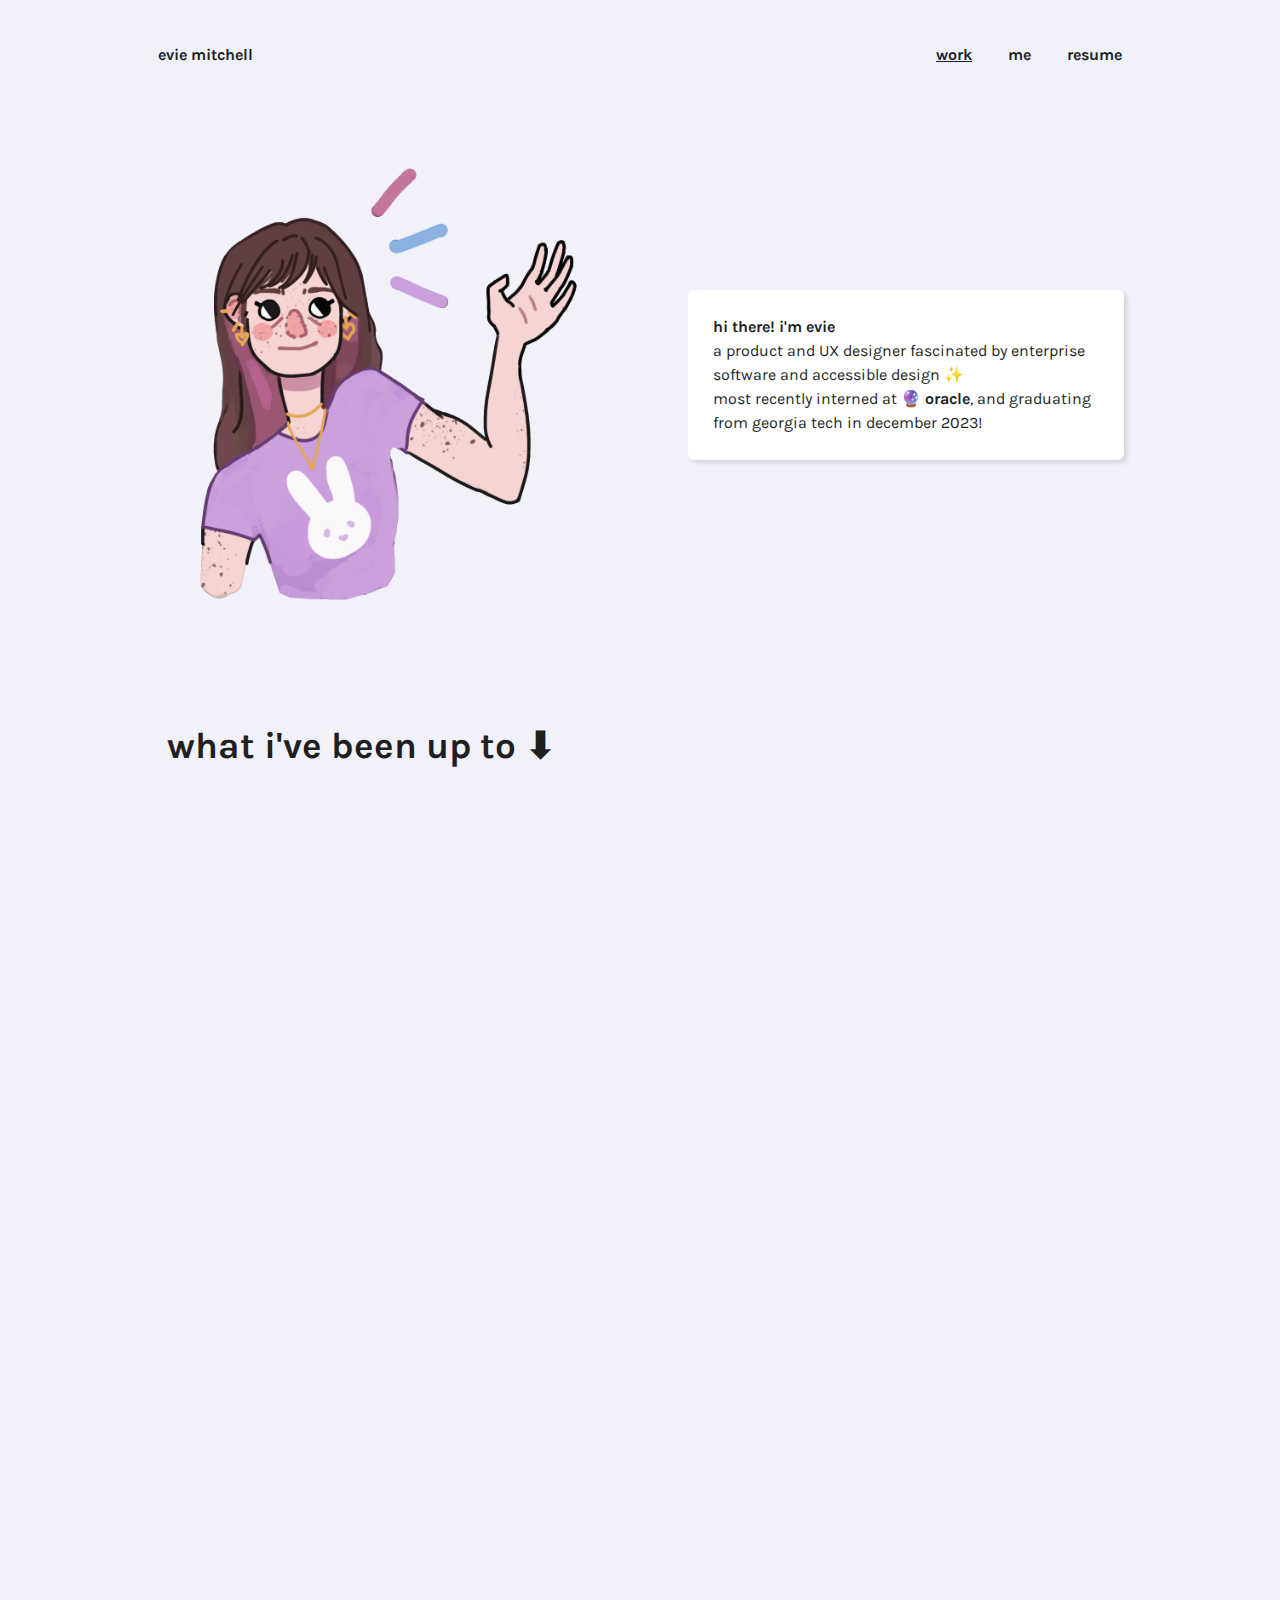
==== index.html @ c0007bac "Update index.html" ====
<!DOCTYPE html>
<html>
<head>
  <title>Evie Mitchell</title>
  <link rel="icon" type="image/x-icon" href="favicon.svg">
  <meta name="viewport" content="width=device-width, initial-scale=1">
  <link rel="stylesheet" href="style.css">
  <link href="https://fonts.googleapis.com/css?family=Karla:400,700" rel="stylesheet">
  <script src="script.js"></script>
</head>
<body>
  <div class="navbar">
    <div class="nav-left">
      <a href="index.html#" style="text-decoration: none; color: var(--bodytext);">evie mitchell</a>
    </div>
    <div class="nav-right">
      <a href="https://drive.google.com/file/d/13-yv6iWbOE85BrvFiS3qYa49qcFSQVgZ/view" target="_blank">resume</a>
      <a href="me.html">me</a>
      <a href="#work" style="text-decoration: underline; color: var(--bodytext);">work</a>
    </div>
  </div>
  <div class="container">
        <div class="herocard">
         <div class="xp-image">
            	<img src="new.gif" alt="Animated drawing of Evie waving">
          </div>
          	<div class="hero-text" style="background-color: white;">
      		<p><b>hi there! i'm evie</b> <br> a product and UX designer fascinated by enterprise software and accessible design ✨ <br> most recently interned at <a href="#oracle">🔮 oracle</a>, and graduating from georgia tech in december 2023!</a></p>
      </div>
        </div>
  </div>
  <div class="container">
    <div class="spacer" id="first" ><a href="#first" style="color: var(--bodytext);"><h2>what i've been up to ⬇</h2></a></div>
        <a href="oracle.html" id="oracle"><div class="xp-card reveal">
          <div class="column1">
          <p>ORACLE - UX DESIGN INTERN (NDA)</p>
          <h2>interned at 🔮 oracle, designing a conversational interface for healthcare procurement</h2>
          <p>Summer 2023</p>
          </div>
          <div class="xp-image">
            <img src="oracle/cover3.png" alt="Oracle internship cover image, with the oracle logo and a blurred image of the design Evie worked on">
          </div>
        </div> </a>
        <a href="ns.html" id="ns"><div class="xp-card reveal" >
          <div class="column1">
          <p>NORFOLK SOUTHERN - UX DESIGN INTERN (NDA)</p>
          <h2>interned at 🚂 norfolk southern, leading the redesign of incident reporting software</h2>
          <p>Spring 2023</p>
          </div>
          <div class="xp-image">
            <img src="ns/cover3.png" alt="Norfolk Southern internship cover image, with the Norfolk Southern logo and a blurred image of the design Evie worked on">
          </div>
        </div> </a>
<!--    
        <div class="spacer" id="first" ><a href="#first" style="color: var(--bodytext);"><h2>case studies ⬇</h2></a></div>
        <a href="bits.html" id="bits"><div class="xp-card reveal">
          <div class="column1">
          <p>BITS OF GOOD - PRODUCT DESIGNER</p>
          <h2>joined 👐 bits of good, building a database to monitor the health of service dogs</h2>
          <p>Fall 2023</p>
          </div>
          <div class="xp-image">
            <img src="bits/cover2.png" alt="Bits of Good project for Canine Assistants cover image, with an in-context mockup of the dashboard landing page rendered on a Macbook Pro">
          </div>
        </div> </a>
      -->
        <a href="keeb.html"><div class="xp-card reveal" >
          <div class="column1">
          <p>GEORGIA TECH - JUNIOR STUDIO</p>
          <h2>designed a web platform to help beginners build custom mechanical keyboards ⌨</h2>
          <p>Fall 2022</p>
          </div>
          <div class="xp-image">
            <img src="keeb/cover.png" alt="Keebbu project cover image, with an in-context mockup of the project's landing page rendered on a Macbook Pro">
          </div>
        </div> </a>
        <a href="spence.html"><div class="xp-card reveal" >
          <div class="column1">
          <p>GEORGIA TECH - SOPHOMORE STUDIO</p>
          <h2>designed a mobile app to prevent ♻ food waste through a pantry tracker & shopping list</h2>
          <p>Summer 2021</p>
          </div>
          <div class="xp-image">
            <img src="spence/cover.png" alt="Spence project cover image, with three in-context mockups of the app screens rendered on an iPhone">
          </div>
        </div> </a>
        <div class="divider"></div>
        <footer class="footer reveal">
          <div class="foot-left"><p>thanks for sticking around! hope you liked my work◝(⑅•ᴗ•⑅)◜<br> i love talking design, tech, and digital art! hit me on <a href="https://www.linkedin.com/in/eviemitchelldesign/" style="text-decoration: underline;">linkedin</a> or <a href="mailto:eviemitch@gmail.com" style="text-decoration: underline;">email</a> to connect <3</p></div>
          <div class="foot-right">🧗‍♀ <a href="#" style="text-decoration: underline;"> back to top! </a></div>
        </footer>
        </div>
  </div>
</body>
</html>
---- style.css ----
/* colors!
:root {
  --bg: #1F1F1F;
  --bodytext: #dadada;
  --accent: #6B54D3;
  --mid: #9B8FAF;
  --light: #ebd9ff;
  --hover: #2A272C;
}  */

/* mid
:root {
  --bg: #2E2A3D;
  --bodytext: #dadada;
  --accent: #6B54D3;
  --mid: #403B53;
  --light: #403B53;
  --hover: #403B53;
}  */

/* pastel
:root {
  --bg:#D6D7F2;
  --bodytext: #1f1f1f;
  --accent: #6B54D3;
  --mid: #6B54D3;
  --light: #ECEBFE;
  --hover: #ECEBFE;
}  */

/* light mode colors!  */
:root {
  --bg: #f1f1fa;
  --bodytext: #1f1f1f;
  --subtle: #686778;
  --accent: #6B54D3;
  --mid: #C6C6E1;
  --light: #DBDBF1;
  --hover: #E2E2F1;
}

/* actual white colors! 
:root {
  --bg: #ffffff;
  --bodytext: #1f1f1f;
  --subtle: #686778;
  --accent: #6B54D3;
  --mid: #f1f1fa;
  --light: #DBDBF1;
  --hover: #f1f1fa;
} */

/* new colors
:root {
  --bg: #E2E2F1;
  --bodytext: #1f1f1f;
  --subtle: #686778;
  --accent: #6B54D3;
  --mid: #C6C6E1;
  --light: #DBDBF1;
  --hover: #f3f3fa;
} */


/* reset default margin and padding */
body, html {
/*  cursor: url('eevee.png'), auto;*/
  cursor: url(eevee.png)15 15, move;
  background-color: var(--bg);
  color: var(--bodytext);
  margin: 0;
  padding: 0;
  scroll-behavior: smooth;
}

/* text styles */

p {
  font-family: karla;
  font-size: 16px;
  font-weight: 400;
  line-height: 1.5;
}

h1 {
  font-family: karla;
  font-weight: 400;
  font-style: normal, italic;
  font-size: 3.5rem; 
  line-height: 1.5;
}

h2 {
  font-family: karla;
  font-weight: 700;
  font-style: normal, italic;
  font-size: 2.3rem; 
}

h3 {
  font-family: karla;
  font-weight: 400;
  font-style: normal, italic;
  font-size: 1rem; 
}

h4 {
  font-family: karla;
  font-weight: 700;
  font-style: normal, italic;
  font-size: 1.5rem; 
  line-height: 1.5;
}

a {
  font-family: karla;
  font-weight: 700;
  color: var(--bodytext);
  text-decoration: none;
}

a:hover {
  color: var(--accent);
  cursor: url(active.png)15 15, auto;
/*  cursor: url('active.png'), auto;*/
}

/* Top Navigation Bar */
.navbar {
  background-color: var(--bg);
  display: flex;
  padding: 3vh;
  margin: 0 auto;
  overflow: hidden;
  max-width: 1000px;
  font-family: karla, sans-serif;
}

.nav-left {
  margin-right: auto;
}

.nav-right {
  margin-left: auto;
}

.navbar a {
  float: right;
  display: block;
  color: var(--bodytext);
  text-align: center;
  padding: 2vh;
  text-decoration: none;
}

.navbar a:hover {
  text-decoration: underline;
  color: var(--accent);
}

.navbar a:active {
  text-decoration: underline;
}

/* Spacer */
.spacer {
}

.spacer h2 {
  padding-left: 3vh;
  padding-top: 2rem;
  padding-bottom: 2rem;
}

/* Hero Section */
.hero-section {
  background-image: url('interests/cover1.png'); /* Replace with your desired image */
  background-size: contain;
  background-repeat: no-repeat;
  background-position: center center;
  height:70vh;
  display: flex;
  align-items: center;
  position: relative;
}

.hero-section:hover {
  background-image: url('interests/cover2.png');
}

.hero-content {
  text-align: center;
  margin: 0 auto;
  z-index: 1;
  position: relative;
}

.hero-content p {
  font-size: 16px;
  color: var(--bodytext);

}

.hero-text {
  text-align: left;
  display: flex;
  flex-wrap: wrap;
  max-width: 450px;
  background-color: var(--hover);
  align-items: center;
  z-index: 2; /* Added z-index property for stacking order */
  /* position: center; */
  /* border: var(--bg) dashed 2px; */
  border: var(--mid) 2px;
  border-radius: 6px;
  box-shadow: 3px 3px 4px #D2D2DE;
}

.hero-text p {
  text-align: left;
  font-size: 16px;
  flex: 1 1 auto;
  color: var(--bodytext);
  margin: 25px;
}

/* Single-column layout with dividers */
.container {
  max-width: 1000px;
  width: 100%;
  margin: 0 auto;
  padding-top: 20px;
  padding-bottom: 20px;
  position: relative;
}

.divider {
  border-bottom: 1px solid var(--mid);
  width: 100%;
  margin-top: 3vh;
  margin-bottom: 3vh;
}

/* simple 2-column cards */
.card {
  background-color: clear;
  padding: 1rem;
  text-align: left;
  /* align-items: center; */   /* centering text vertically in <div> */
  display: grid;
  grid-template-columns: 1fr 1fr;
  gap: 6rem;
}

.herocard {
  background-color: clear;
  padding: 1rem;
  text-align: left;
  align-items: center;   /* centering text vertically in <div> */
  display: grid;
  grid-template-columns: 1fr 1fr;
  gap: 6rem;
}

/* Project/Work Experience Card */

.xp-card {
  background-color: clear;
  margin: 0 auto;
  padding: 3rem;
  text-align: left;
  display: grid;
  grid-template-columns: 1fr .75fr;
  gap: 3rem;
}

.xp-card:hover {
  background-color: var(--hover);
}

.xp-card h2 {
  color: var(--bodytext);
}

.xp-card h3 {
  color: var(--bodytext);
}

.xp-card p {
  color: var(--bodytext);
}

.xp-image {
  margin-top: 20px;
}

.xp-image img {
  width: 100%;
  height: auto;
}

.footer {
  background-color: var(--bg);
  display: flex;
  width: 100%;
  margin: 0 auto;
  padding-top: 1rem;
  padding-bottom: 6rem;
  overflow: hidden;
  position: relative;
  bottom:0;
  font-family: karla, sans-serif;
}

.foot-left {
  margin-right: auto;
  font-weight: 400;
}

.foot-right {
  margin-left: auto;
}

/* Project Styles */
.project-container {
  max-width: 1000px;
  width: 100%;
  margin: 0 auto;
  position: relative;
}

.project-hero {
  background-color: clear;
  padding: 3vh;
  text-align: left;
}

.project-hero img{
  width: 100%;
  height: auto;
}

.overview {
  /* background-color: var(--hover); */
  display: flex;
  width: 100%;
  flex-wrap: wrap;
  margin: 0 auto;
  padding: 1rem;
  padding-bottom: 6rem;
}

.facts {
  flex: 20%;
  color: var(--subtle);
  gap: 1rem;
}

.pull-quote {
  padding: 2rem;
  max-width: 800px;
  margin: 0 auto;
  text-align: center;
  background-color: var(--hover);
}

.project-section {
  padding: 1rem;
  padding-bottom: 3rem;
  align-items: center;
  text-align: left;
  margin: 0 auto;
}

.project-section h2 {
  margin-bottom: 2rem;
}

.project-section h3 {
  color: var(--accent);
}

.project-section img {
  width:100%;
  height: auto;
}

.project-columns {
  padding: 1rem;
  text-align: left;
  align-items: center;  /* centering text vertically in <div> */
  display: grid;
  grid-template-columns: 1fr 1fr;
  gap: 20px;
}

.keebr-columns {
  padding: 1rem;
  text-align: left;
  align-items: center;  /* centering text vertically in <div> */
  display: grid;
  grid-template-columns: 1fr 2fr;
  gap: 20px;
}

.keebl-columns {
  padding: 1rem;
  text-align: left;
  align-items: center;  /* centering text vertically in <div> */
  display: grid;
  grid-template-columns: 2fr 1fr;
  gap: 20px;
}

.spence-columns {
  padding: 1rem;
  text-align: left;
  align-items: center;  /* centering text vertically in <div> */
  display: grid;
  grid-template-columns: 2fr 1fr;
  gap: 20px;
}

.pcol {
  flex: 0 1 20%;
  gap: 20px;
  margin: 0 0 0 0;
}

.learn-columns {
  text-align: left;
  display: grid;
  align-items: center;
  padding: 0;
  gap: 20px;
  grid-template-columns: .3fr 1fr;
}

.o-columns {
  text-align: left;
  display: grid;
  align-items: center;
  padding: 0;
  gap: 20px;
  grid-template-columns: .3fr 1fr;
}

.lcol {
  flex: 80%;
  margin: 0 0 0 0;
}

.ocol {
  flex: 80%;
  margin: 0 0 0 0;
}

.pcol img {
  width: 100%;
  height: auto;
}

.pic-col {
  padding: 1vh;
  text-align: left;
  display: grid;
  grid-template-columns: 1fr 1fr 1fr;
}

.pics {
  flex: 20%;
  gap: 1rem;
  padding-right:1rem;
}

.pics img {
  width: 100%;
  height: auto;
}

/*scroll animation*/
.reveal{
  position: relative;
  transform: translateY(150px);
  opacity: 0;
  filter: blur(5px);
  transition: .3s ease-in;
}
.reveal.active{
  transform: translateY(0);
  opacity: 1;
  filter: none;
}

/* mobile responsivenesss */
@media (max-width: 768px) {
h1 {
  font-size: 1.3rem; 
}

h2 {
  font-size: 1.3rem; 
}

h3 {
  font-size: 1rem; 
}

h4 {
  font-size: 1.3rem; 
}

p {
  font-size: 14px;

}

  .container {
    width: 90%;
  }
  .project-container {
    width: 90%;
  }
  .herocard {
  background-color: clear;
  padding: 0;
  text-align: left;
  display: block;
  }
  .xp-image {
    padding: 0;
  }
.xp-card {
  background-color: clear;
  margin: 0 auto;
  padding: 2rem;
  text-align: left;
  display: block;
  }
  .card {
    background-color: clear;
    padding: 1rem;
    text-align: left;
    /* align-items: center; */   /* centering text vertically in <div> */
    display: block;
  }
  .spence-columns {
    display: block;
  }
  .learn-columns {
    text-align: left;
    display: block;
    align-items: center;
    padding: 0;
  }
  .o-columns {
    text-align: left;
    display: block;
    align-items: center;
    padding: 0;
  }
  .o-columns img {
    width: 70%;
  }
  .learn-columns img {
    width: 70%;
  }
  .project-columns {
    padding: 1rem;
    text-align: left;
    align-items: center;  /* centering text vertically in <div> */
    display: block;
  }
  .keebr-columns {
    padding: 1rem;
    text-align: left;
    align-items: center;  /* centering text vertically in <div> */
    display: block;
  }
  .keebl-columns {
    padding: 1rem;
    text-align: left;
    align-items: center;  /* centering text vertically in <div> */
    display: block;
  }
  .footer {
    background-color: var(--bg);
    display: block;
    width: 90%;
    margin: 0 auto;
    padding-top: 1rem;
    padding-bottom: 6rem;
    overflow: hidden;
    position: relative;
    bottom:0;
    font-family: karla, sans-serif;
  }
  .overview {
    display: block;
    margin: 0 auto;
    padding: 1rem;
    padding-bottom: 6rem;
  }

  .foot-left {
    margin-right: auto;
    line-height: 1.5rem;
    padding: 1rem;
    font-weight: 400;
  }

  .foot-right {
    padding: 1rem;
    text-align: center;
    margin-left: auto;
  }

  .xp-image {
    margin:30px;
  }
}
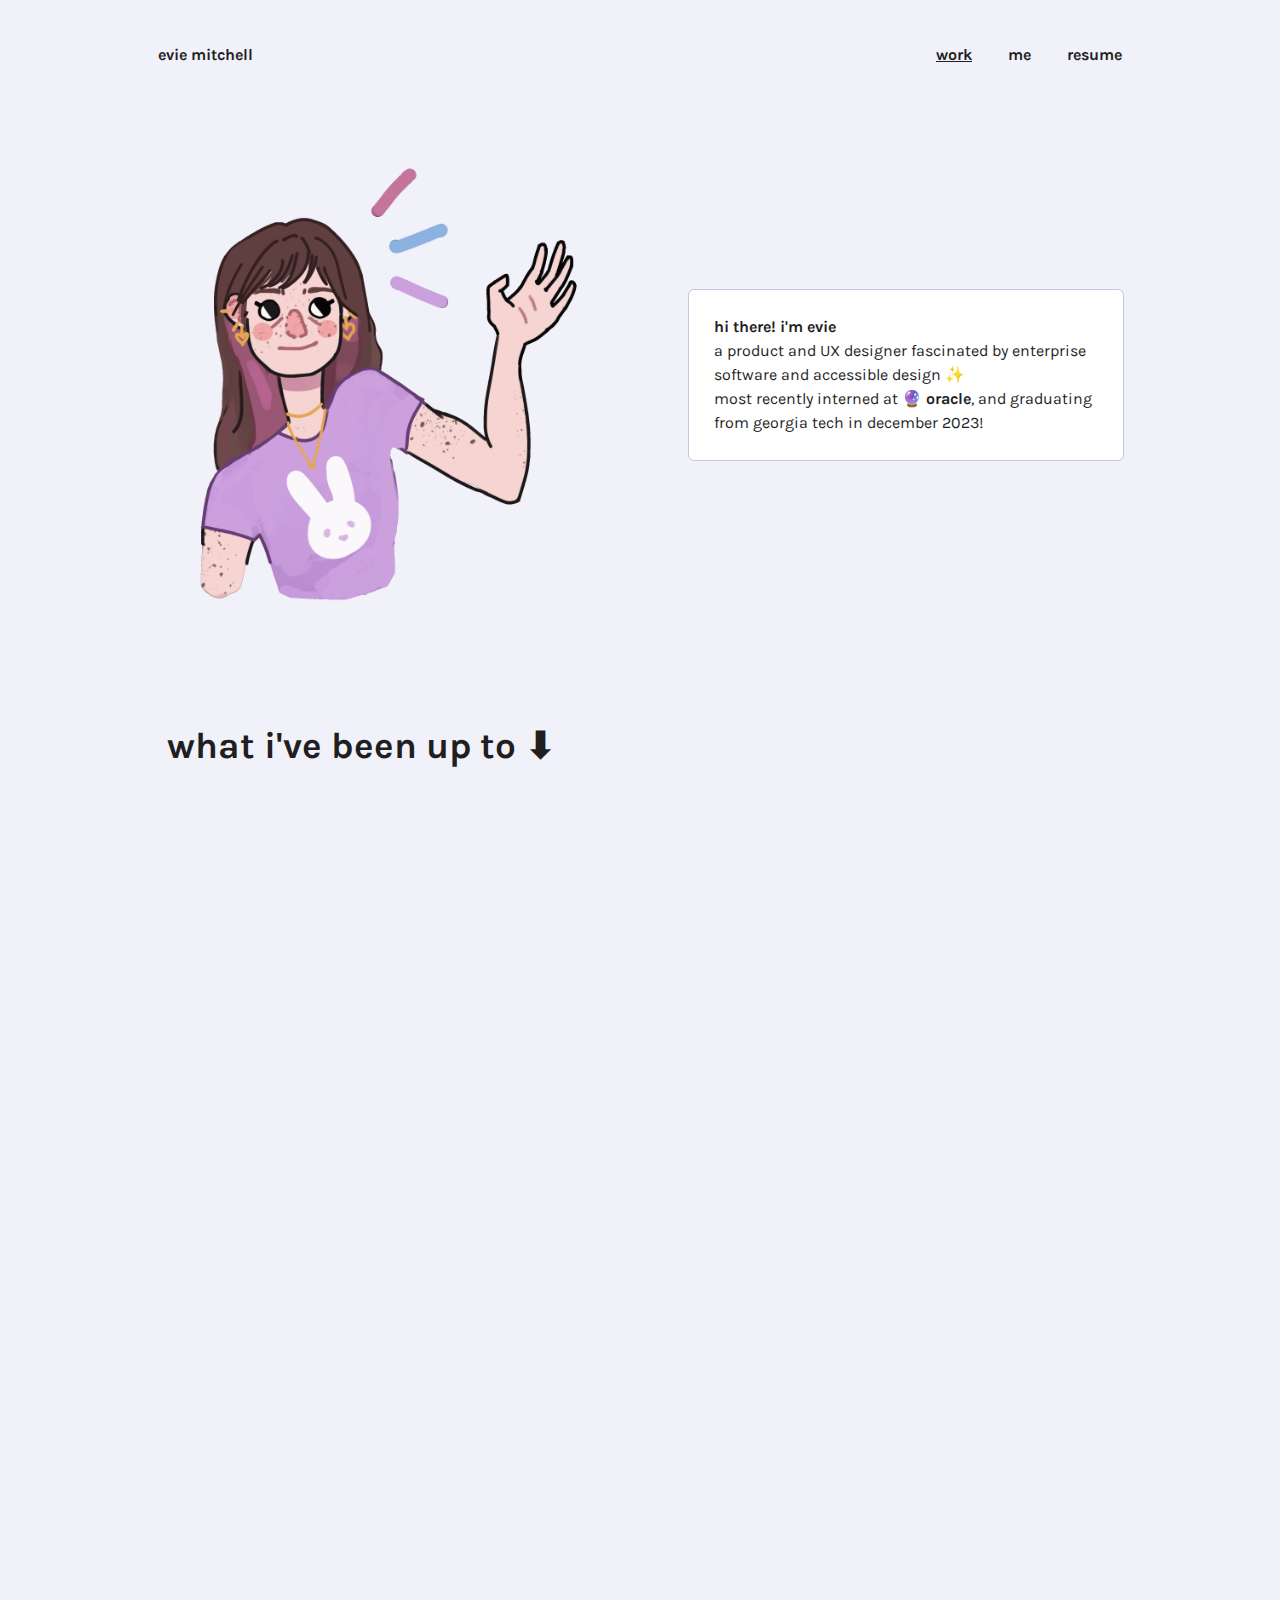
==== commit 2dac06cb: "adding bog dogs proj!" ====
--- a/index.html
+++ b/index.html
@@ -51,8 +51,7 @@
             <img src="ns/cover3.png" alt="Norfolk Southern internship cover image, with the Norfolk Southern logo and a blurred image of the design Evie worked on">
           </div>
         </div> </a>
-<!--    
-        <div class="spacer" id="first" ><a href="#first" style="color: var(--bodytext);"><h2>case studies ⬇</h2></a></div>
+        <!-- <div class="spacer" id="first" ><a href="#first" style="color: var(--bodytext);"><h2>case studies ⬇</h2></a></div>-->
         <a href="bits.html" id="bits"><div class="xp-card reveal">
           <div class="column1">
           <p>BITS OF GOOD - PRODUCT DESIGNER</p>
@@ -60,10 +59,10 @@
           <p>Fall 2023</p>
           </div>
           <div class="xp-image">
-            <img src="bits/cover2.png" alt="Bits of Good project for Canine Assistants cover image, with an in-context mockup of the dashboard landing page rendered on a Macbook Pro">
+            <img src="bits/cover.png" alt="Bits of Good project for Canine Assistants cover image, with an in-context mockup of the dashboard landing page rendered on a Macbook Pro">
           </div>
         </div> </a>
-      -->
+
         <a href="keeb.html"><div class="xp-card reveal" >
           <div class="column1">
           <p>GEORGIA TECH - JUNIOR STUDIO</p>
@@ -77,7 +76,7 @@
         <a href="spence.html"><div class="xp-card reveal" >
           <div class="column1">
           <p>GEORGIA TECH - SOPHOMORE STUDIO</p>
-          <h2>designed a mobile app to prevent ♻ food waste through a pantry tracker & shopping list</h2>
+          <h2>designed a mobile app to prevent food waste through a pantry tracker & shopping list ♻</h2>
           <p>Summer 2021</p>
           </div>
           <div class="xp-image">
--- a/style.css
+++ b/style.css
@@ -37,6 +37,7 @@
   --mid: #C6C6E1;
   --light: #DBDBF1;
   --hover: #E2E2F1;
+  --width: 1000px;
 }
 
 /* actual white colors! 
@@ -132,7 +133,7 @@
   padding: 3vh;
   margin: 0 auto;
   overflow: hidden;
-  max-width: 1000px;
+  max-width: var(--width);
   font-family: karla, sans-serif;
 }
 
@@ -211,9 +212,9 @@
   z-index: 2; /* Added z-index property for stacking order */
   /* position: center; */
   /* border: var(--bg) dashed 2px; */
-  border: var(--mid) 2px;
+  border: solid var(--mid) 1px;
   border-radius: 6px;
-  box-shadow: 3px 3px 4px #D2D2DE;
+  /*box-shadow: 2px 2px 3px #D2D2DE; */
 }
 
 .hero-text p {
@@ -226,7 +227,7 @@
 
 /* Single-column layout with dividers */
 .container {
-  max-width: 1000px;
+  max-width: var(--width);
   width: 100%;
   margin: 0 auto;
   padding-top: 20px;
@@ -323,7 +324,7 @@
 
 /* Project Styles */
 .project-container {
-  max-width: 1000px;
+  max-width: var(--width);
   width: 100%;
   margin: 0 auto;
   position: relative;
@@ -494,6 +495,11 @@
 
 /* mobile responsivenesss */
 @media (max-width: 768px) {
+
+p {
+  font-size: 12px;
+}
+
 h1 {
   font-size: 1.3rem; 
 }
@@ -503,16 +509,11 @@
 }
 
 h3 {
-  font-size: 1rem; 
+  font-size: 12px; 
 }
 
 h4 {
   font-size: 1.3rem; 
-}
-
-p {
-  font-size: 14px;
-
 }
 
   .container {
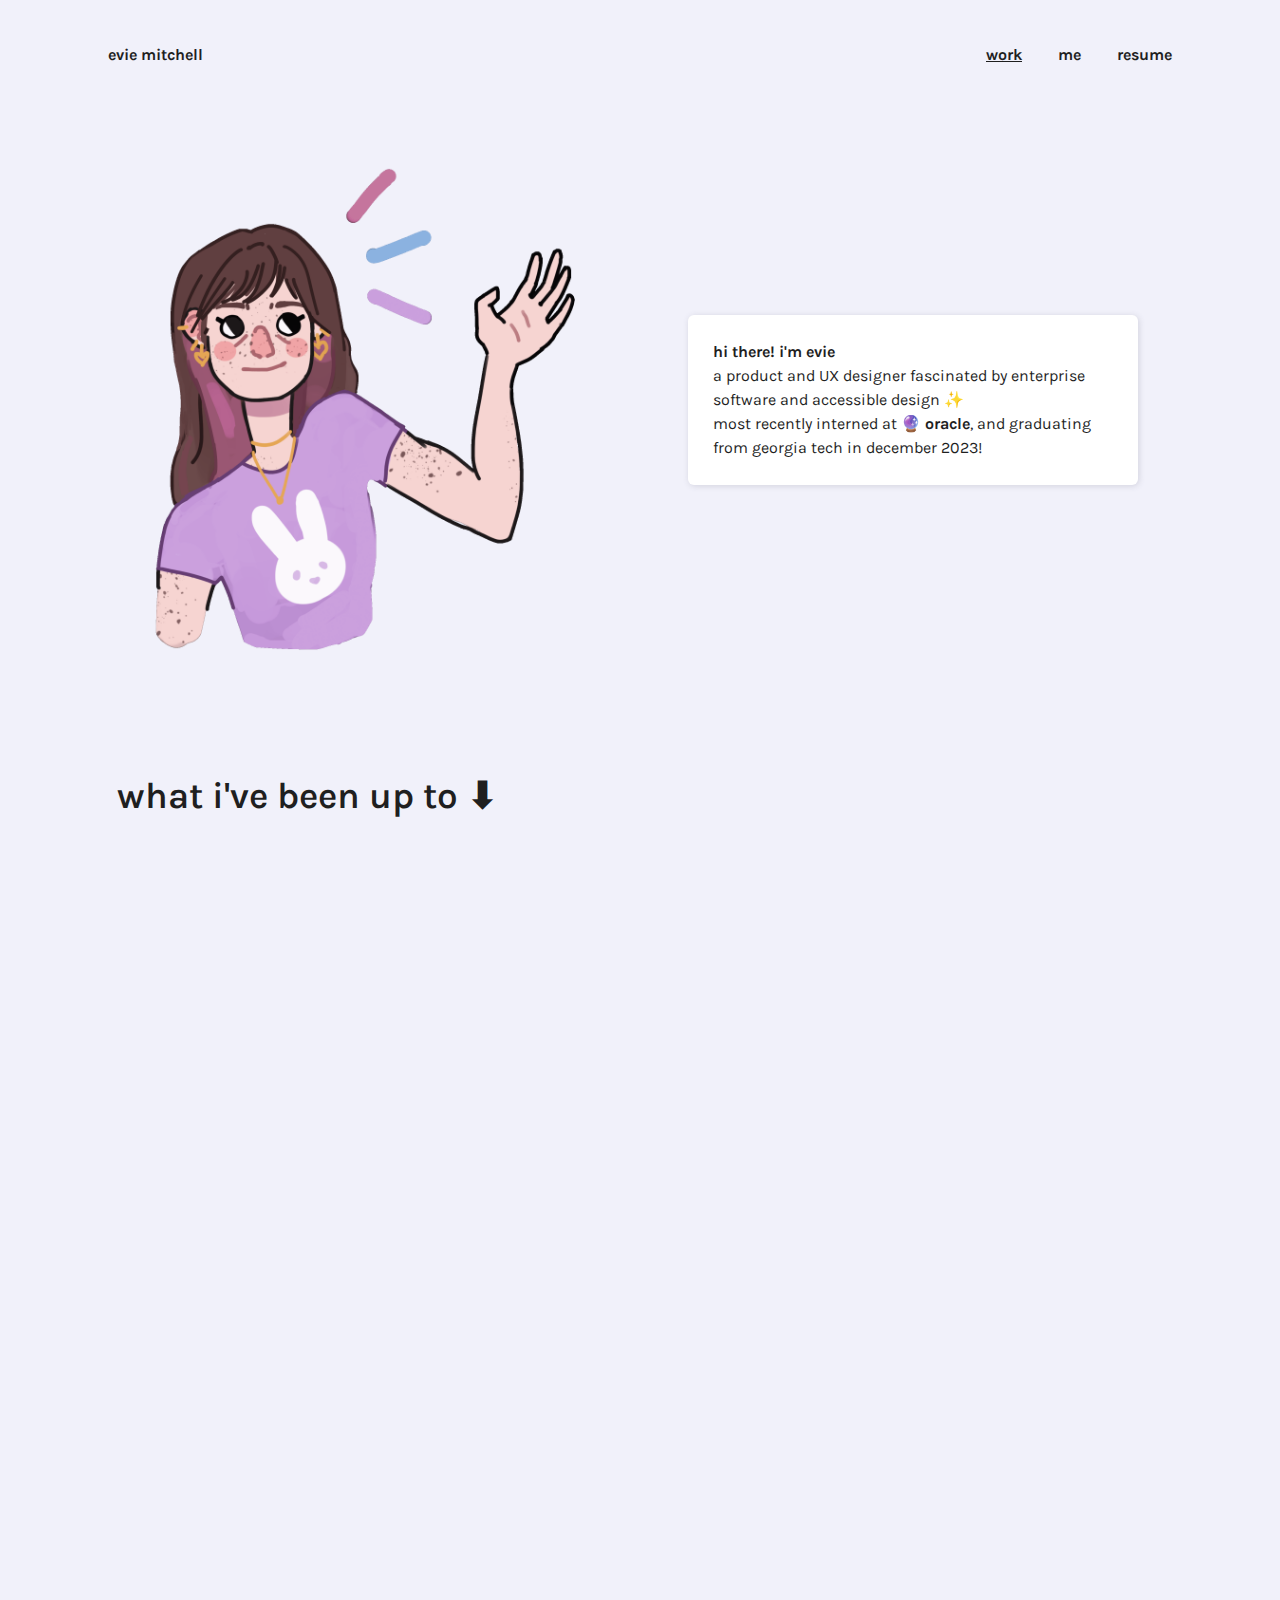
==== commit 50beeeac: "Reordering projects" ====
--- a/index.html
+++ b/index.html
@@ -5,7 +5,7 @@
   <link rel="icon" type="image/x-icon" href="favicon.svg">
   <meta name="viewport" content="width=device-width, initial-scale=1">
   <link rel="stylesheet" href="style.css">
-  <link href="https://fonts.googleapis.com/css?family=Karla:400,700" rel="stylesheet">
+  <link href="https://fonts.googleapis.com/css?family=Karla:400,500,600,700" rel="stylesheet">
   <script src="script.js"></script>
 </head>
 <body>
--- a/style.css
+++ b/style.css
@@ -37,7 +37,7 @@
   --mid: #C6C6E1;
   --light: #DBDBF1;
   --hover: #E2E2F1;
-  --width: 1000px;
+  --width: 1100px;
 }
 
 /* actual white colors! 
@@ -93,7 +93,7 @@
 
 h2 {
   font-family: karla;
-  font-weight: 700;
+  font-weight: 600;
   font-style: normal, italic;
   font-size: 2.3rem; 
 }
@@ -210,11 +210,11 @@
   background-color: var(--hover);
   align-items: center;
   z-index: 2; /* Added z-index property for stacking order */
-  /* position: center; */
-  /* border: var(--bg) dashed 2px; */
-  border: solid var(--mid) 1px;
+  /* position: center;
+  border: var(--bg) dashed 2px;
+  border: solid var(--mid) 1px;  */
   border-radius: 6px;
-  /*box-shadow: 2px 2px 3px #D2D2DE; */
+  box-shadow: 1px 1px 6px #D2D2DE;
 }
 
 .hero-text p {
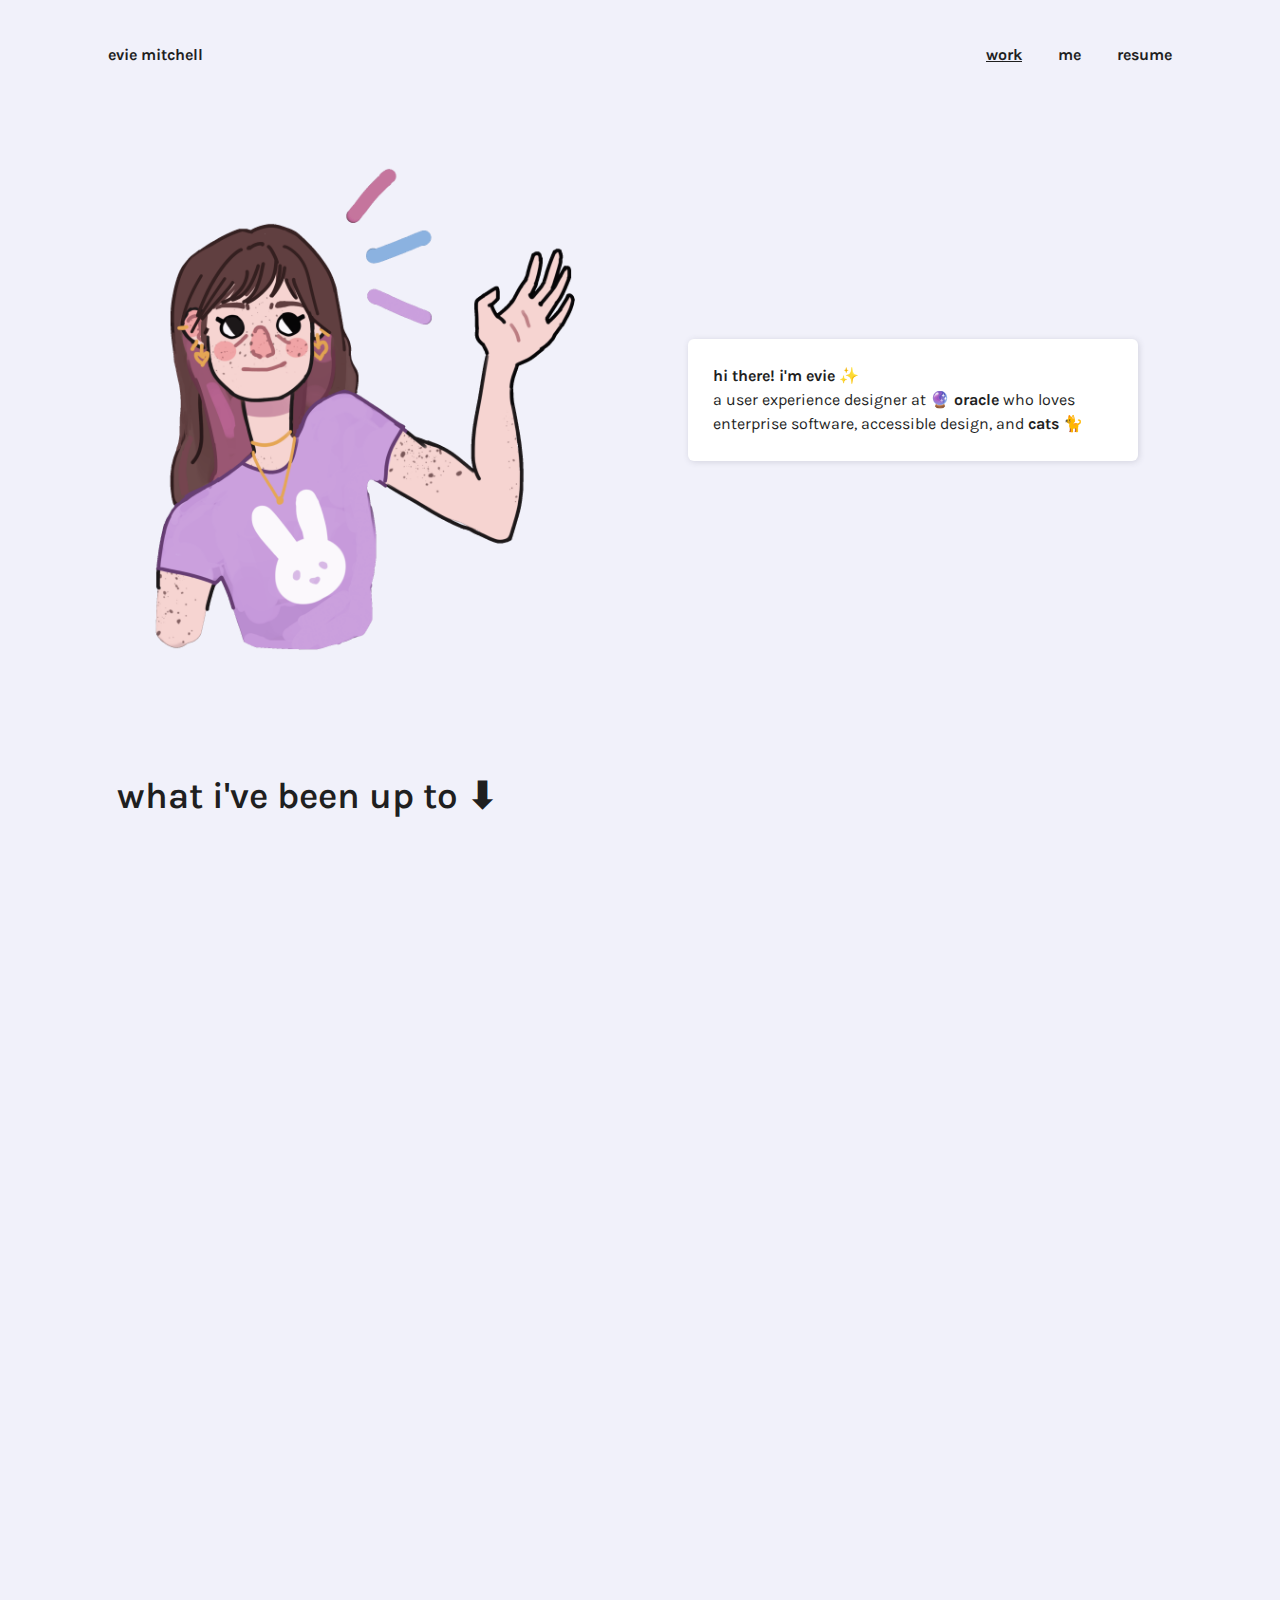
==== commit 92c12474: "post-grad" ====
--- a/index.html
+++ b/index.html
@@ -25,7 +25,7 @@
             	<img src="new.gif" alt="Animated drawing of Evie waving">
           </div>
           	<div class="hero-text" style="background-color: white;">
-      		<p><b>hi there! i'm evie</b> <br> a product and UX designer fascinated by enterprise software and accessible design ✨ <br> most recently interned at <a href="#oracle">🔮 oracle</a>, and graduating from georgia tech in december 2023!</a></p>
+      		<p><b>hi there! i'm evie ✨</b> <br> a user experience designer at <a href="#oracle">🔮 oracle</a> who loves enterprise software, accessible design, <!--  drawing, climbing rocks, --> and <span class="hover_img"><a href="#"> cats 🐈<span><img src="kity.jpg" alt="image of cat" height="400" /></span></a></span></p>
       </div>
         </div>
   </div>
--- a/style.css
+++ b/style.css
@@ -493,6 +493,12 @@
   filter: none;
 }
 
+/* hover image */
+.hover_img 
+.hover_img a { position:relative; }
+.hover_img a span { position:absolute; display:none; z-index:99; }
+.hover_img a:hover span { display:block; }
+
 /* mobile responsivenesss */
 @media (max-width: 768px) {
 
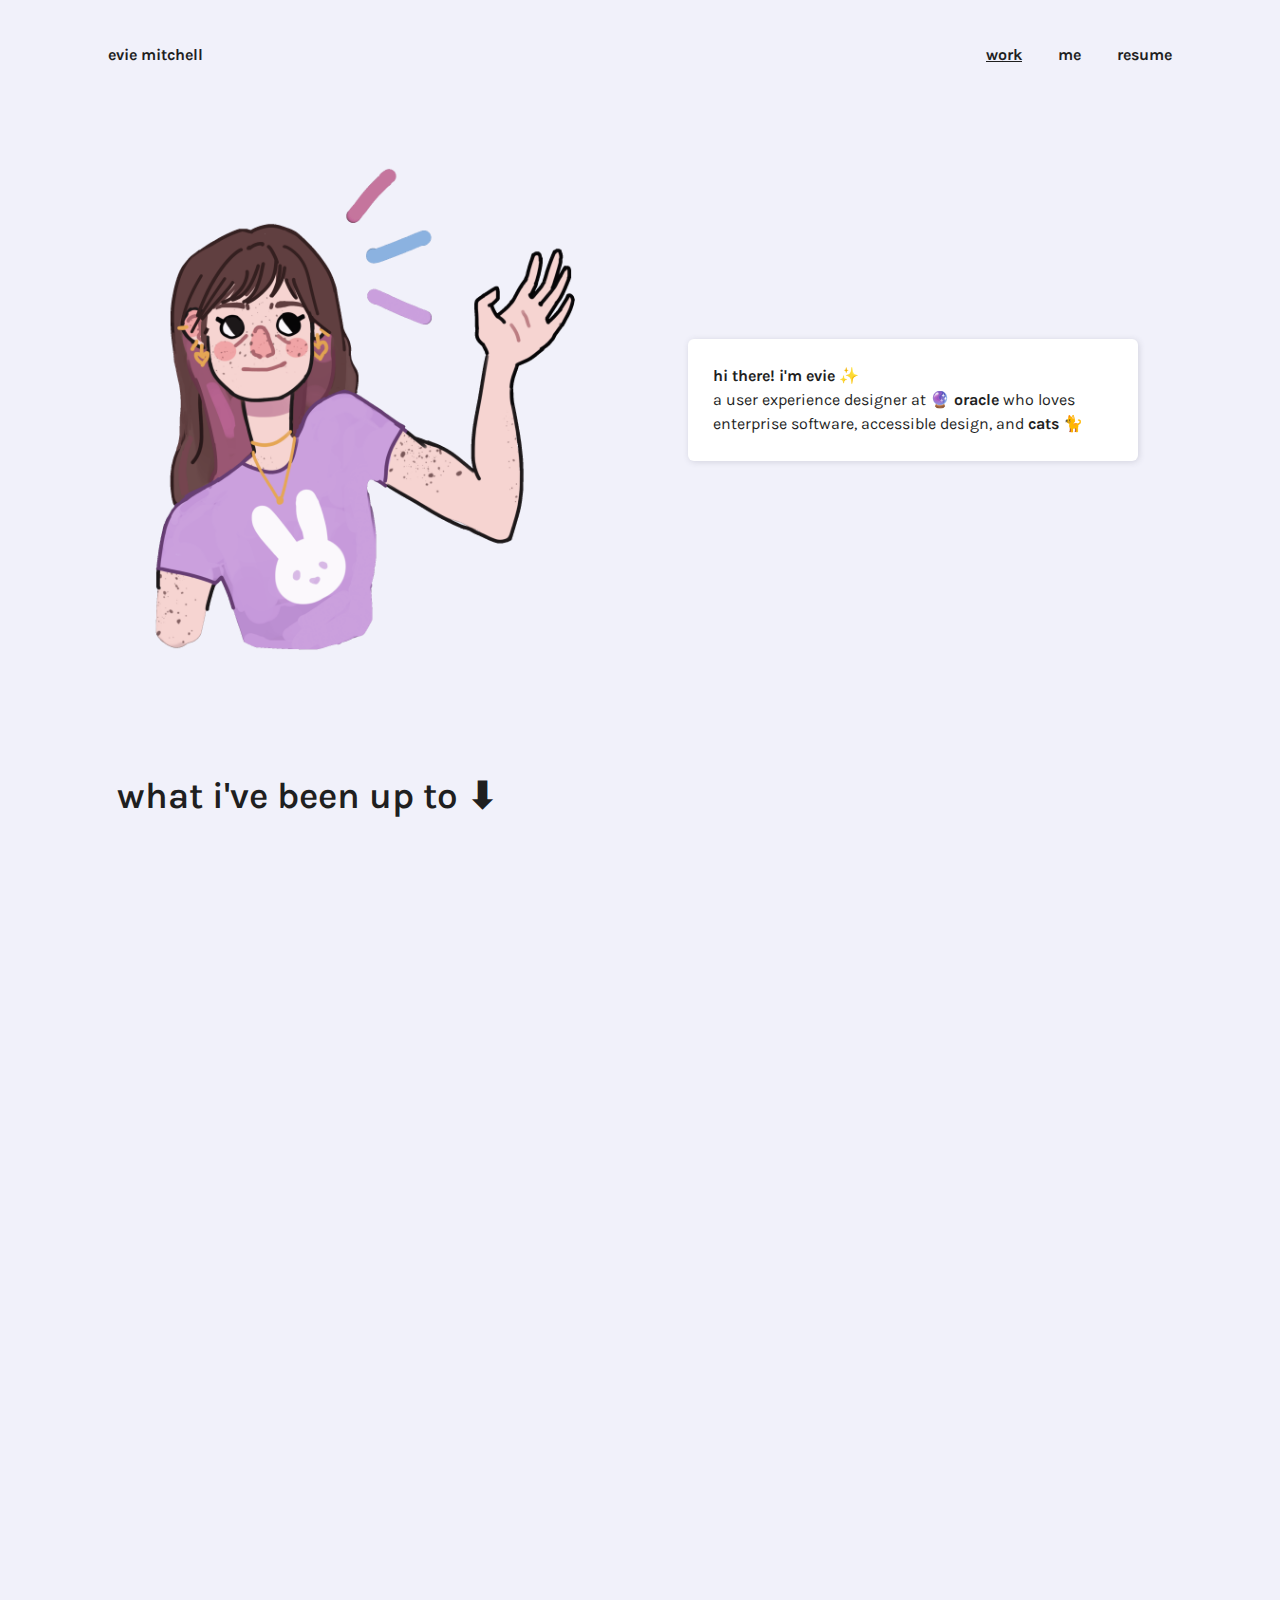
==== commit 14ba52f5: "Updates" ====
--- a/index.html
+++ b/index.html
@@ -25,13 +25,23 @@
             	<img src="new.gif" alt="Animated drawing of Evie waving">
           </div>
           	<div class="hero-text" style="background-color: white;">
-      		<p><b>hi there! i'm evie ✨</b> <br> a user experience designer at <a href="#oracle">🔮 oracle</a> who loves enterprise software, accessible design, <!--  drawing, climbing rocks, --> and <span class="hover_img"><a href="#"> cats 🐈<span><img src="kity.jpg" alt="image of cat" height="400" /></span></a></span></p>
+      		<p><b>hi there! i'm evie ✨</b> <br> a user experience designer at <a href="#oracle">🔮 oracle</a> who loves enterprise software, accessible design, <!--  drawing, climbing rocks, --> and <span class="hover_img"><a href="#"> cats 🐈<span><img src="kity.jpg" alt="image of ziti and gnocchi" height="400" /></span></a></span></p>
       </div>
         </div>
   </div>
   <div class="container">
     <div class="spacer" id="first" ><a href="#first" style="color: var(--bodytext);"><h2>what i've been up to ⬇</h2></a></div>
         <a href="oracle.html" id="oracle"><div class="xp-card reveal">
+          <div class="column1">
+          <p>ORACLE - UX DESIGNER (NDA)</p>
+          <h2>started full time at 🔮 oracle, envisioning a new electronic health record</h2>
+          <p>Current role!</p>
+          </div>
+          <div class="xp-image">
+            <img src="oracle/cover3.png" alt="Oracle internship cover image, with the oracle logo and a blurred image of the design Evie worked on">
+          </div>
+        </div> </a>
+        <a href="oracleintern.html" id="oracleintern"><div class="xp-card reveal">
           <div class="column1">
           <p>ORACLE - UX DESIGN INTERN (NDA)</p>
           <h2>interned at 🔮 oracle, designing a conversational interface for healthcare procurement</h2>
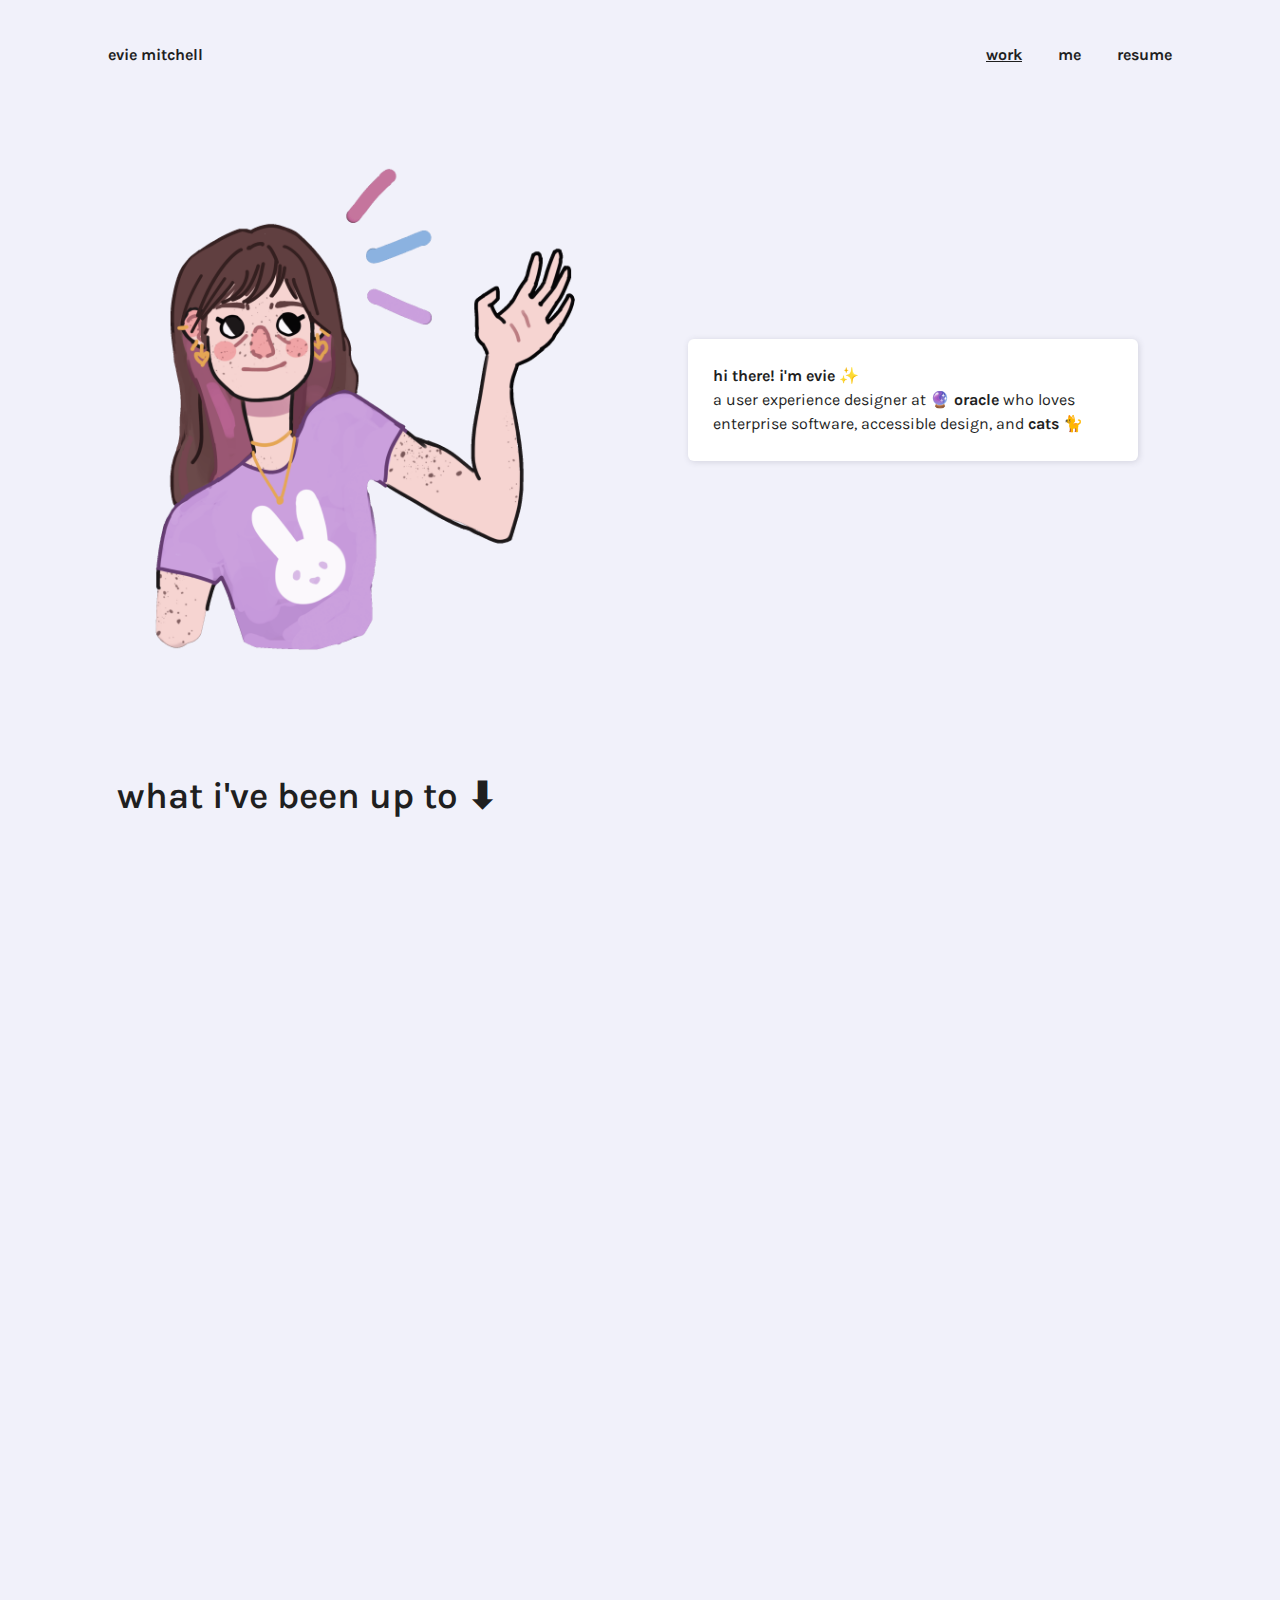
==== commit 85467bec: "Update index.html" ====
--- a/index.html
+++ b/index.html
@@ -38,7 +38,7 @@
           <p>Current role!</p>
           </div>
           <div class="xp-image">
-            <img src="oracle/cover3.png" alt="Oracle internship cover image, with the oracle logo and a blurred image of the design Evie worked on">
+            <img src="oracle/header2" alt="Oracle health position cover image, with the oracle logo and a blurred image of the design Evie worked on">
           </div>
         </div> </a>
         <a href="oracleintern.html" id="oracleintern"><div class="xp-card reveal">
@@ -101,4 +101,4 @@
         </div>
   </div>
 </body>
-</html>+</html>
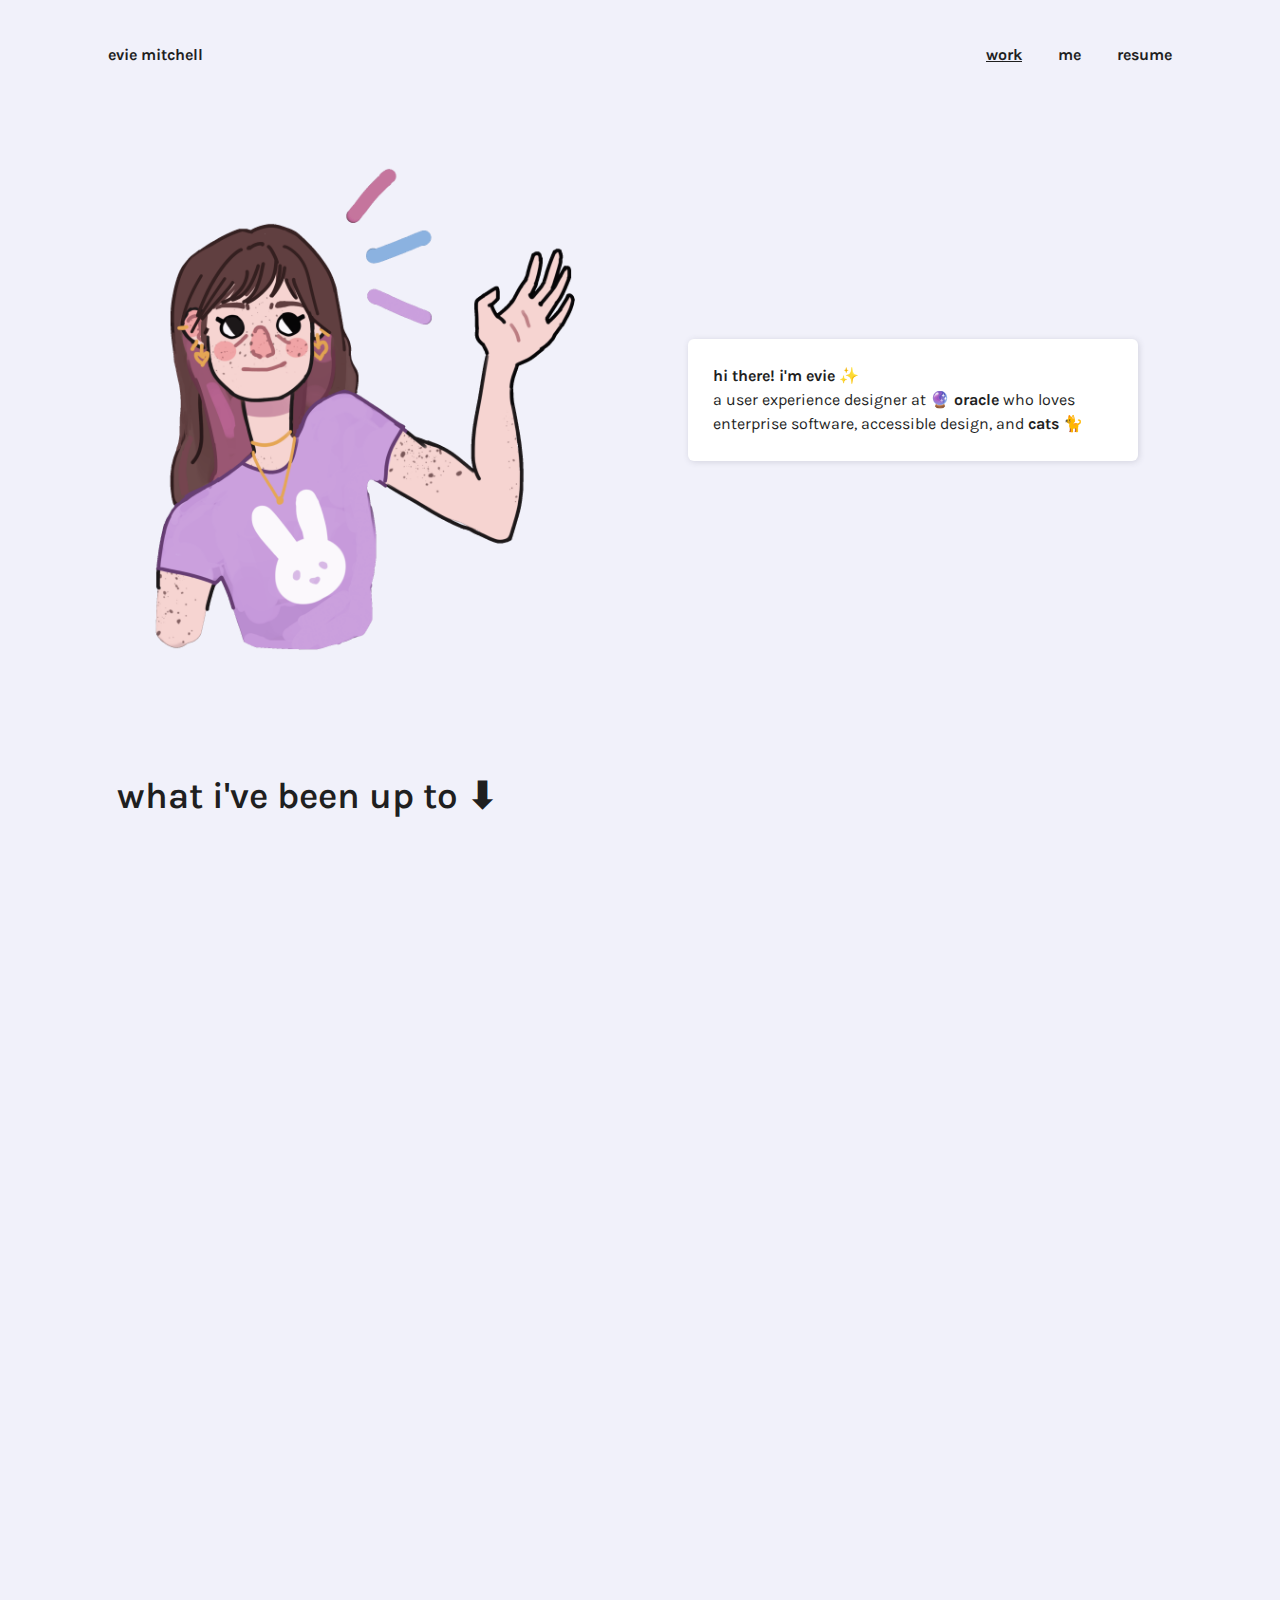
==== commit deb4e47c: "Update index.html" ====
--- a/index.html
+++ b/index.html
@@ -38,7 +38,7 @@
           <p>Current role!</p>
           </div>
           <div class="xp-image">
-            <img src="oracle/header2" alt="Oracle health position cover image, with the oracle logo and a blurred image of the design Evie worked on">
+            <img src="oracle/pcover.png" alt="Oracle health position cover image, with the oracle logo and a blurred image of the design Evie worked on">
           </div>
         </div> </a>
         <a href="oracleintern.html" id="oracleintern"><div class="xp-card reveal">
